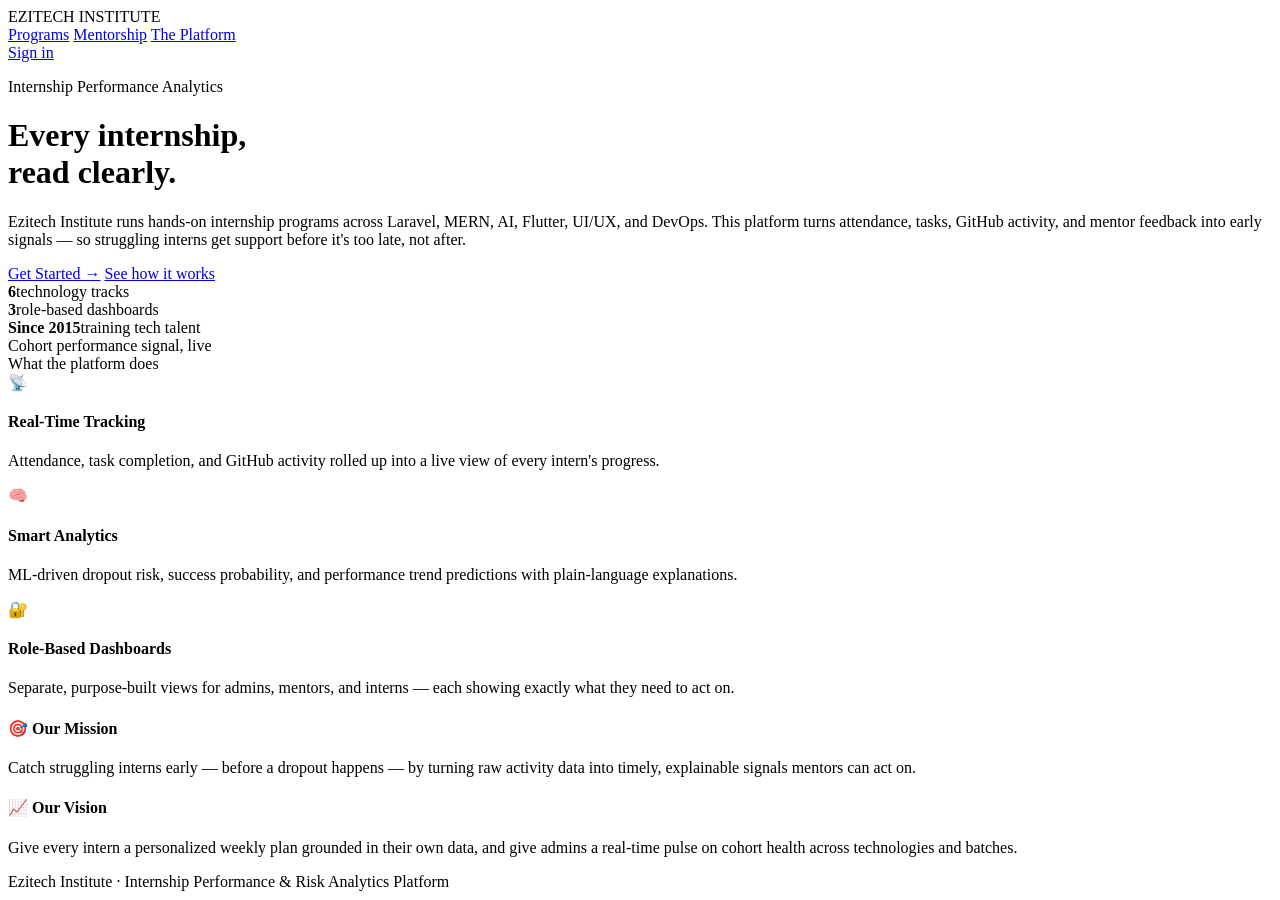
==== app/static/index.html @ ececdf5e "Add Streamlit dashboard and week 3-4 updates" ====
<!DOCTYPE html>
<html lang="en">
<head>
<meta charset="UTF-8">
<meta name="viewport" content="width=device-width, initial-scale=1.0">
<title>Ezitech Institute · Internship Performance Analytics</title>
<link rel="stylesheet" href="/static/css/base.css">
<link rel="stylesheet" href="/static/css/landing.css">
</head>
<body>

<div class="hero">
  <div class="bg-dots"></div>

  <nav class="nav">
    <div class="brand"><span class="dot"></span> EZITECH INSTITUTE</div>
    <div class="links">
      <a href="#programs">Programs</a>
      <a href="#mentorship">Mentorship</a>
      <a href="#platform">The Platform</a>
    </div>
    <a href="/login" class="cta-btn">Sign in</a>
  </nav>

  <div class="hero-inner">
    <div class="hero-copy">
      <p class="eyebrow">Internship Performance Analytics</p>
      <h1>Every internship,<br><span class="accent">read clearly.</span></h1>
      <p class="lead">Ezitech Institute runs hands-on internship programs across
      Laravel, MERN, AI, Flutter, UI/UX, and DevOps. This platform turns
      attendance, tasks, GitHub activity, and mentor feedback into early
      signals — so struggling interns get support before it's too late,
      not after.</p>

      <div class="hero-actions">
        <a href="/login" class="btn-primary">Get Started →</a>
        <a href="#platform" class="btn-secondary">See how it works</a>
      </div>

      <div class="hero-context">
        <div class="context-chip"><strong>6</strong>technology tracks</div>
        <div class="context-chip"><strong>3</strong>role-based dashboards</div>
        <div class="context-chip"><strong>Since 2015</strong>training tech talent</div>
      </div>
    </div>

    <div class="hero-visual">
      <div class="signal-panel">
        <div class="bars">
          <div class="bar" style="height: 40%"></div>
          <div class="bar" style="height: 65%"></div>
          <div class="bar" style="height: 50%"></div>
          <div class="bar highlight" style="height: 92%"></div>
          <div class="bar" style="height: 70%"></div>
        </div>
        <div class="caption">Cohort performance signal, live</div>
      </div>
    </div>
  </div>
</div>

<div class="section-wrap" id="platform">
  <div class="section-label"><span class="dot"></span> What the platform does</div>
  <div class="feature-grid">
    <div class="feature-card">
      <div class="icon">📡</div>
      <h4>Real-Time Tracking</h4>
      <p>Attendance, task completion, and GitHub activity rolled up into a
      live view of every intern's progress.</p>
    </div>
    <div class="feature-card">
      <div class="icon">🧠</div>
      <h4>Smart Analytics</h4>
      <p>ML-driven dropout risk, success probability, and performance trend
      predictions with plain-language explanations.</p>
    </div>
    <div class="feature-card">
      <div class="icon">🔐</div>
      <h4>Role-Based Dashboards</h4>
      <p>Separate, purpose-built views for admins, mentors, and interns —
      each showing exactly what they need to act on.</p>
    </div>
  </div>
</div>

<div class="section-wrap" id="mentorship" style="padding-top: 0;">
  <div class="two-col-section">
    <div class="about-card">
      <h4>🎯 Our Mission</h4>
      <p>Catch struggling interns early — before a dropout happens — by turning
      raw activity data into timely, explainable signals mentors can act on.</p>
    </div>
    <div class="about-card">
      <h4>📈 Our Vision</h4>
      <p>Give every intern a personalized weekly plan grounded in their own
      data, and give admins a real-time pulse on cohort health across
      technologies and batches.</p>
    </div>
  </div>
</div>

<footer class="site-footer" id="programs">
  Ezitech Institute · Internship Performance & Risk Analytics Platform
</footer>

</body>
</html>
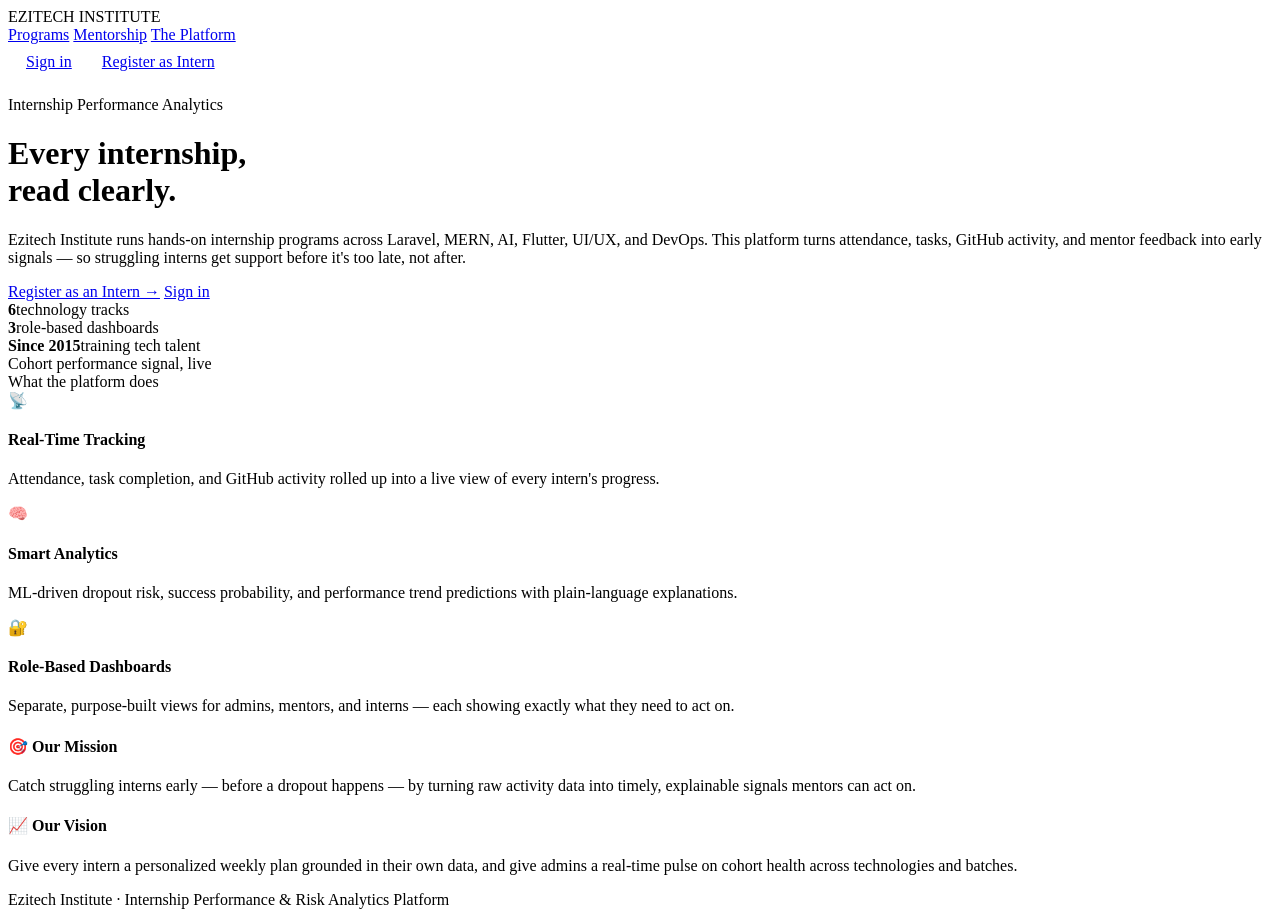
==== commit e344db93: "New chnages" ====
--- a/app/static/index.html
+++ b/app/static/index.html
@@ -19,7 +19,10 @@
       <a href="#mentorship">Mentorship</a>
       <a href="#platform">The Platform</a>
     </div>
-    <a href="/login" class="cta-btn">Sign in</a>
+    <div style="display:flex; align-items:center; gap:12px;">
+      <a href="/login" class="btn-secondary" style="padding:9px 18px;">Sign in</a>
+      <a href="/register" class="cta-btn">Register as Intern</a>
+    </div>
   </nav>
 
   <div class="hero-inner">
@@ -33,8 +36,8 @@
       not after.</p>
 
       <div class="hero-actions">
-        <a href="/login" class="btn-primary">Get Started →</a>
-        <a href="#platform" class="btn-secondary">See how it works</a>
+        <a href="/register" class="btn-primary">Register as an Intern →</a>
+        <a href="/login" class="btn-secondary">Sign in</a>
       </div>
 
       <div class="hero-context">
